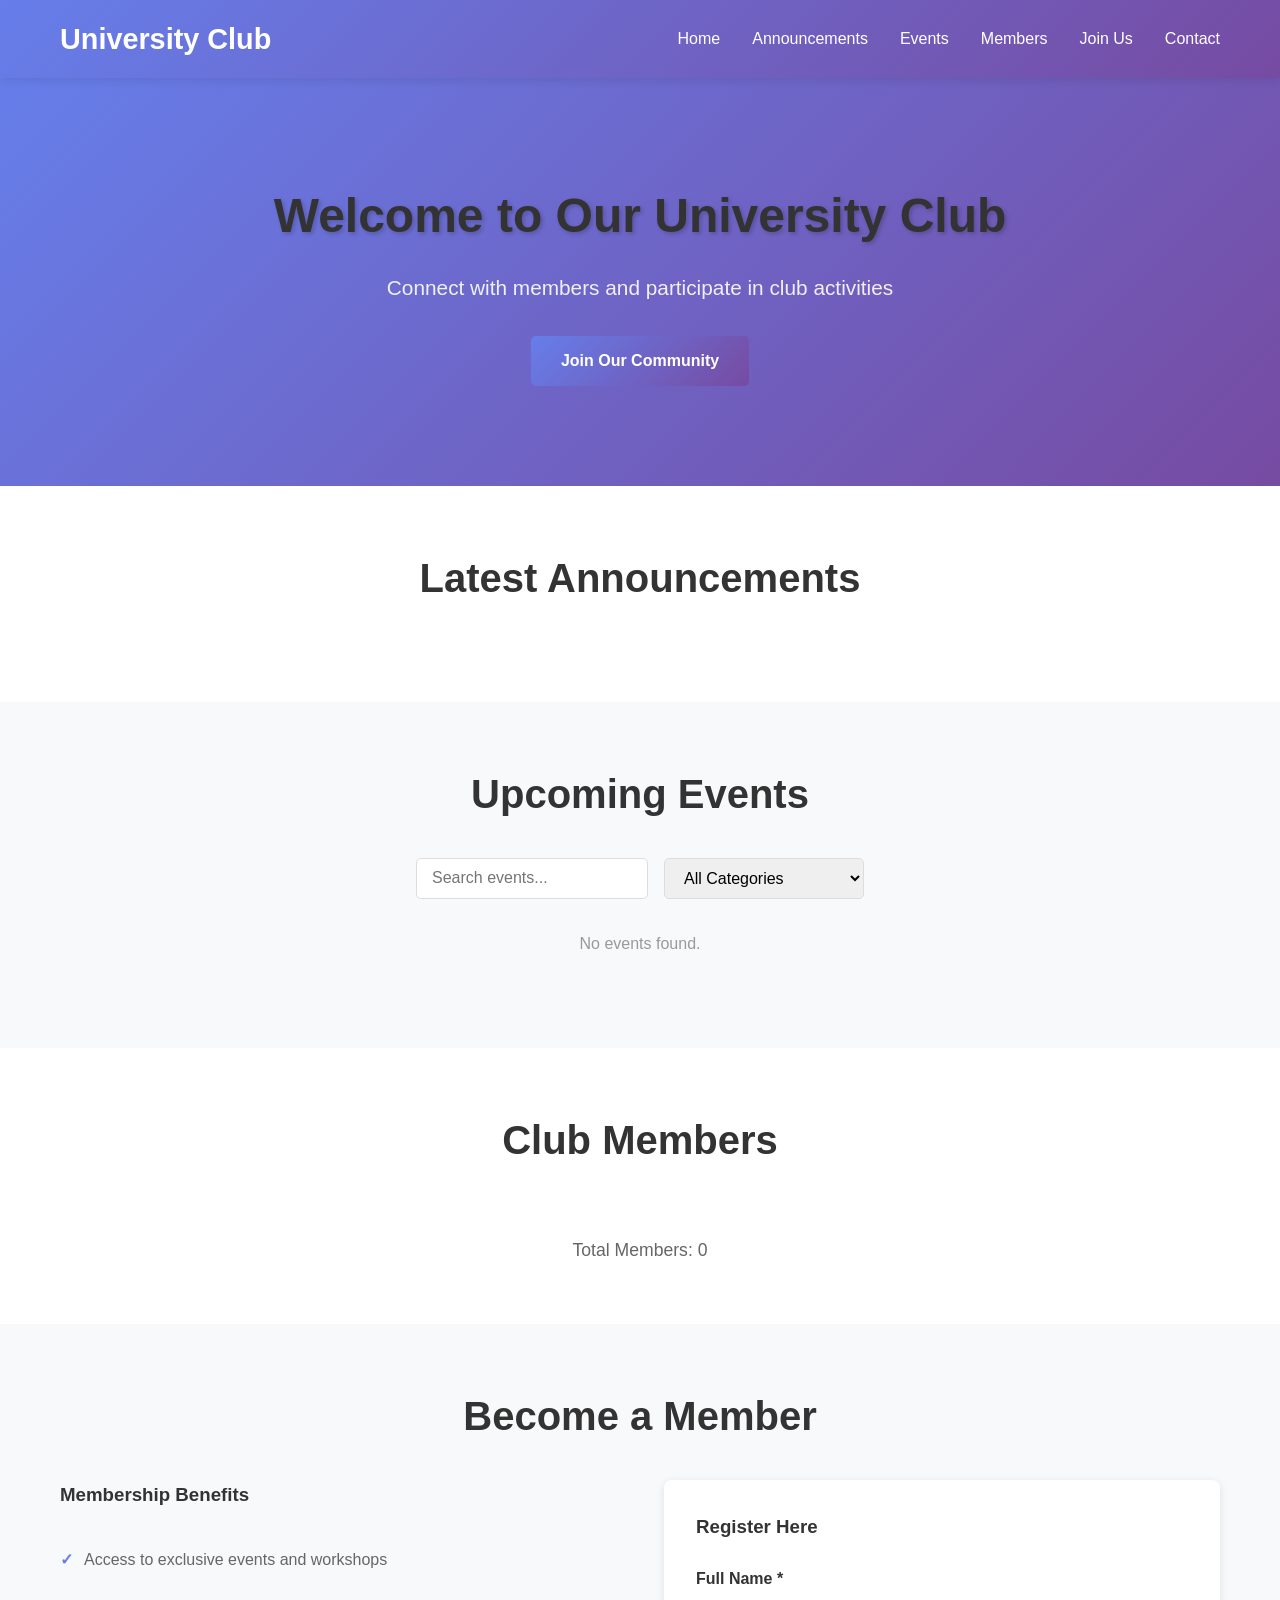
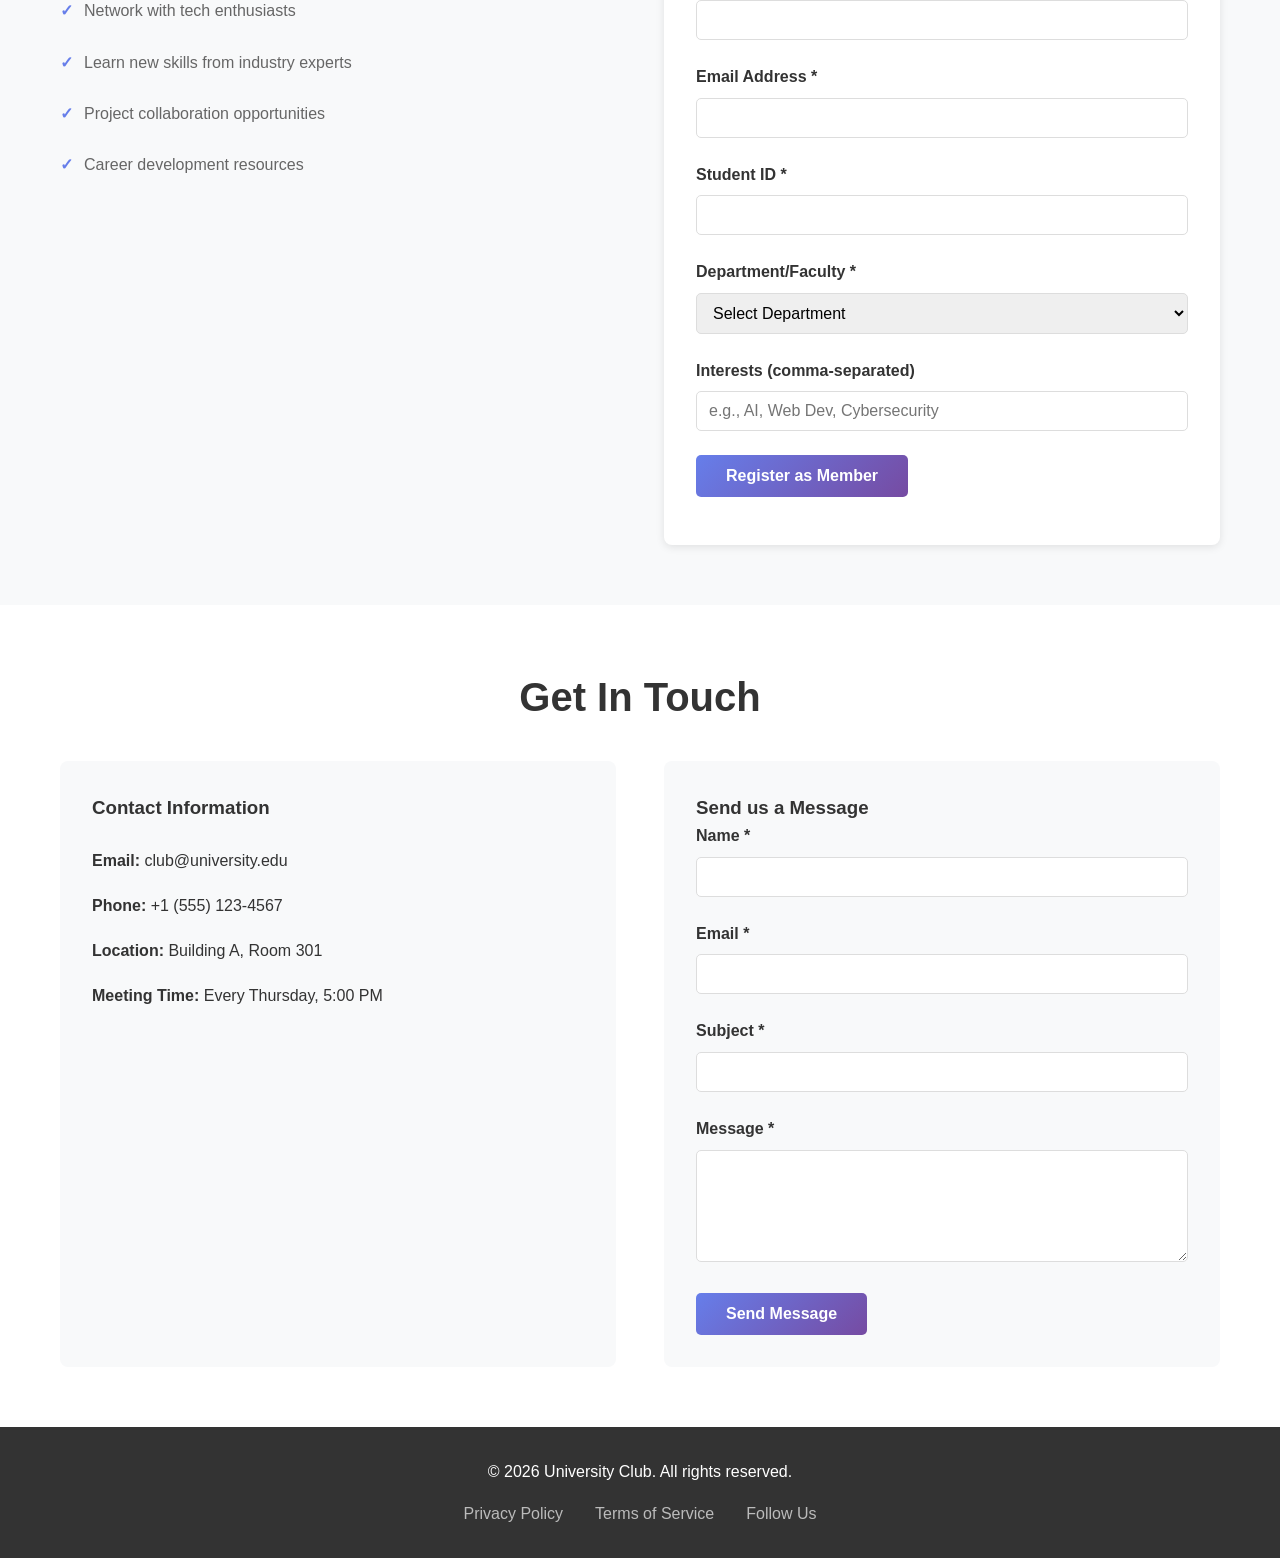
==== index.html @ b5ccf1ba "Initial Front-End & Backend Website Responsive HTML/CSS/JS frontend with event management, member re" ====
<!DOCTYPE html>
<html lang="en">
<head>
    <meta charset="UTF-8">
    <meta name="viewport" content="width=device-width, initial-scale=1.0">
    <title>University Club - Prototype v1</title>
    <link rel="stylesheet" href="style.css">
</head>
<body>
    <nav class="navbar">
        <div class="container">
            <div class="nav-brand">
                <h1>University Club</h1>
            </div>
            <button class="nav-toggle" id="navToggle">☰</button>
            <ul class="nav-menu" id="navMenu">
                <li><a href="#home" class="nav-link">Home</a></li>
                <li><a href="#announcements" class="nav-link">Announcements</a></li>
                <li><a href="#events" class="nav-link">Events</a></li>
                <li><a href="#members" class="nav-link">Members</a></li>
                <li><a href="#join" class="nav-link">Join Us</a></li>
                <li><a href="#contact" class="nav-link">Contact</a></li>
            </ul>
        </div>
    </nav>

    <section id="home" class="hero">
        <div class="hero-content">
            <h2>Welcome to Our University Club</h2>
            <p>Connect with members and participate in club activities</p>
            <a href="#join" class="btn btn-primary">Join Our Community</a>
        </div>
    </section>

    <section id="announcements" class="announcements">
        <div class="container">
            <h2>Latest Announcements</h2>
            <div class="announcements-grid" id="announcementsGrid">
            </div>
        </div>
    </section>

    <section id="events" class="events">
        <div class="container">
            <h2>Upcoming Events</h2>
            
            <div class="filter-section">
                <input 
                    type="text" 
                    id="eventSearch" 
                    placeholder="Search events..." 
                    class="search-box"
                >
                <select id="eventFilter" class="filter-dropdown">
                    <option value="">All Categories</option>
                    <option value="workshop">Workshop</option>
                    <option value="meeting">Meeting</option>
                    <option value="social">Social</option>
                    <option value="competition">Competition</option>
                </select>
            </div>

            <div class="events-grid" id="eventsGrid">
            </div>

            <div class="pagination" id="pagination">
            </div>
        </div>
    </section>

    <section id="members" class="members">
        <div class="container">
            <h2>Club Members</h2>
            <div class="members-list" id="membersList">
            </div>
            <p class="member-count" id="memberCount">Total Members: 0</p>
        </div>
    </section>

    <section id="join" class="join-section">
        <div class="container">
            <h2>Become a Member</h2>
            <div class="join-content">
                <div class="join-info">
                    <h3>Membership Benefits</h3>
                    <ul>
                        <li>Access to exclusive events and workshops</li>
                        <li>Network with tech enthusiasts</li>
                        <li>Learn new skills from industry experts</li>
                        <li>Project collaboration opportunities</li>
                        <li>Career development resources</li>
                    </ul>
                </div>
                <form id="joinForm" class="join-form">
                    <h3>Register Here</h3>
                    <div class="form-group">
                        <label for="fullName">Full Name *</label>
                        <input type="text" id="fullName" name="fullName" required>
                        <span class="error" id="fullNameError"></span>
                    </div>

                    <div class="form-group">
                        <label for="email">Email Address *</label>
                        <input type="email" id="email" name="email" required>
                        <span class="error" id="emailError"></span>
                    </div>

                    <div class="form-group">
                        <label for="studentId">Student ID *</label>
                        <input type="text" id="studentId" name="studentId" required>
                        <span class="error" id="studentIdError"></span>
                    </div>

                    <div class="form-group">
                        <label for="department">Department/Faculty *</label>
                        <select id="department" name="department" required>
                            <option value="">Select Department</option>
                            <option value="engineering">Engineering</option>
                            <option value="science">Science</option>
                            <option value="business">Business</option>
                            <option value="arts">Arts</option>
                            <option value="other">Other</option>
                        </select>
                        <span class="error" id="departmentError"></span>
                    </div>

                    <div class="form-group">
                        <label for="interests">Interests (comma-separated)</label>
                        <input type="text" id="interests" name="interests" placeholder="e.g., AI, Web Dev, Cybersecurity">
                    </div>

                    <button type="submit" class="btn btn-primary">Register as Member</button>
                    <span class="success-message" id="successMessage"></span>
                </form>
            </div>
        </div>
    </section>

    <section id="contact" class="contact">
        <div class="container">
            <h2>Get In Touch</h2>
            <div class="contact-content">
                <div class="contact-info">
                    <h3>Contact Information</h3>
                    <p><strong>Email:</strong> club@university.edu</p>
                    <p><strong>Phone:</strong> +1 (555) 123-4567</p>
                    <p><strong>Location:</strong> Building A, Room 301</p>
                    <p><strong>Meeting Time:</strong> Every Thursday, 5:00 PM</p>
                </div>
                <form id="contactForm" class="contact-form">
                    <h3>Send us a Message</h3>
                    <div class="form-group">
                        <label for="contactName">Name *</label>
                        <input type="text" id="contactName" name="contactName" required>
                    </div>

                    <div class="form-group">
                        <label for="contactEmail">Email *</label>
                        <input type="email" id="contactEmail" name="contactEmail" required>
                    </div>

                    <div class="form-group">
                        <label for="subject">Subject *</label>
                        <input type="text" id="subject" name="subject" required>
                    </div>

                    <div class="form-group">
                        <label for="message">Message *</label>
                        <textarea id="message" name="message" rows="5" required></textarea>
                    </div>

                    <button type="submit" class="btn btn-primary">Send Message</button>
                </form>
            </div>
        </div>
    </section>

    <footer class="footer">
        <div class="container">
            <p>&copy; 2026 University Club. All rights reserved.</p>
            <div class="footer-links">
                <a href="#">Privacy Policy</a>
                <a href="#">Terms of Service</a>
                <a href="#">Follow Us</a>
            </div>
        </div>
    </footer>

    <script src="java.js"></script>
</body>
</html>
---- style.css ----
* {
    margin: 0;
    padding: 0;
    box-sizing: border-box;
}

html {
    scroll-behavior: smooth;
}

body {
    font-family: 'Segoe UI', Tahoma, Geneva, Verdana, sans-serif;
    line-height: 1.6;
    color: #333;
    background-color: #f8f9fa;
}

.container {
    max-width: 1200px;
    margin: 0 auto;
    padding: 0 20px;
}

.navbar {
    background: linear-gradient(135deg, #667eea 0%, #764ba2 100%);
    color: white;
    padding: 1rem 0;
    position: sticky;
    top: 0;
    z-index: 1000;
    box-shadow: 0 2px 10px rgba(0, 0, 0, 0.1);
}

.navbar .container {
    display: flex;
    justify-content: space-between;
    align-items: center;
}

.nav-brand h1 {
    font-size: 1.8rem;
    font-weight: 700;
}

.nav-menu {
    display: flex;
    list-style: none;
    gap: 2rem;
}

.nav-link {
    color: white;
    text-decoration: none;
    transition: opacity 0.3s ease;
    font-weight: 500;
}

.nav-link:hover {
    opacity: 0.8;
}

.nav-toggle {
    display: none;
    background: none;
    border: none;
    color: white;
    font-size: 1.5rem;
    cursor: pointer;
}

.hero {
    background: linear-gradient(135deg, #667eea 0%, #764ba2 100%);
    color: white;
    padding: 100px 20px;
    text-align: center;
    min-height: 400px;
    display: flex;
    align-items: center;
    justify-content: center;
}

.hero-content h2 {
    font-size: 3rem;
    margin-bottom: 1rem;
    text-shadow: 2px 2px 4px rgba(0, 0, 0, 0.2);
}

.hero-content p {
    font-size: 1.3rem;
    margin-bottom: 2rem;
    opacity: 0.9;
}

.btn {
    display: inline-block;
    padding: 12px 30px;
    border: none;
    border-radius: 5px;
    cursor: pointer;
    font-size: 1rem;
    font-weight: 600;
    transition: transform 0.3s ease, box-shadow 0.3s ease;
    text-decoration: none;
}

.btn:hover {
    transform: translateY(-2px);
    box-shadow: 0 5px 15px rgba(0, 0, 0, 0.2);
}

.btn-primary {
    background: linear-gradient(135deg, #667eea 0%, #764ba2 100%);
    color: white;
}

.btn-primary:hover {
    opacity: 0.9;
}

.btn-secondary {
    background-color: #e0e0e0;
    color: #333;
}

.btn-secondary:hover {
    background-color: #d0d0d0;
}

section {
    padding: 60px 20px;
}

section h2 {
    font-size: 2.5rem;
    margin-bottom: 2rem;
    text-align: center;
    color: #333;
}

.announcements {
    background-color: white;
}

.announcements-grid {
    display: grid;
    grid-template-columns: repeat(auto-fit, minmax(300px, 1fr));
    gap: 2rem;
}

.announcement-card {
    background: white;
    border-left: 5px solid #667eea;
    padding: 1.5rem;
    border-radius: 5px;
    box-shadow: 0 2px 8px rgba(0, 0, 0, 0.1);
    transition: transform 0.3s ease;
}

.announcement-card:hover {
    transform: translateY(-5px);
    box-shadow: 0 5px 15px rgba(0, 0, 0, 0.15);
}

.announcement-card h3 {
    color: #667eea;
    margin-bottom: 0.5rem;
}

.announcement-date {
    font-size: 0.85rem;
    color: #888;
    margin-bottom: 1rem;
}

.events {
    background-color: #f8f9fa;
}

.filter-section {
    display: flex;
    gap: 1rem;
    margin-bottom: 2rem;
    justify-content: center;
    flex-wrap: wrap;
}

.search-box,
.filter-dropdown {
    padding: 10px 15px;
    border: 1px solid #ddd;
    border-radius: 5px;
    font-size: 1rem;
    min-width: 200px;
}

.search-box:focus,
.filter-dropdown:focus {
    outline: none;
    border-color: #667eea;
    box-shadow: 0 0 5px rgba(102, 126, 234, 0.3);
}

.events-grid {
    display: grid;
    grid-template-columns: repeat(auto-fill, minmax(280px, 1fr));
    gap: 2rem;
    margin-bottom: 2rem;
}

.event-card {
    background: white;
    border-radius: 8px;
    box-shadow: 0 2px 8px rgba(0, 0, 0, 0.1);
    overflow: hidden;
    transition: transform 0.3s ease;
}

.event-card:hover {
    transform: translateY(-8px);
    box-shadow: 0 8px 20px rgba(0, 0, 0, 0.15);
}

.event-header {
    background: linear-gradient(135deg, #667eea 0%, #764ba2 100%);
    color: white;
    padding: 1rem;
}

.event-category {
    display: inline-block;
    background: rgba(255, 255, 255, 0.3);
    padding: 4px 12px;
    border-radius: 20px;
    font-size: 0.8rem;
    margin-bottom: 0.5rem;
}

.event-header h3 {
    font-size: 1.3rem;
    margin-bottom: 0.5rem;
}

.event-body {
    padding: 1.5rem;
}

.event-details {
    font-size: 0.9rem;
    color: #666;
    margin-bottom: 1rem;
}

.event-details div {
    margin-bottom: 0.5rem;
}

.event-details strong {
    color: #333;
}

.event-description {
    margin-bottom: 1rem;
    line-height: 1.5;
}

.members {
    background-color: white;
}

.members-list {
    display: grid;
    grid-template-columns: repeat(auto-fill, minmax(200px, 1fr));
    gap: 2rem;
    margin-bottom: 2rem;
}

.member-card {
    background: linear-gradient(135deg, #667eea 0%, #764ba2 100%);
    color: white;
    padding: 1.5rem;
    border-radius: 8px;
    text-align: center;
    box-shadow: 0 2px 8px rgba(0, 0, 0, 0.1);
    transition: transform 0.3s ease;
}

.member-card:hover {
    transform: scale(1.05);
}

.member-card h4 {
    margin-bottom: 0.5rem;
}

.member-card p {
    font-size: 0.9rem;
    opacity: 0.9;
}

.member-count {
    text-align: center;
    font-size: 1.1rem;
    color: #666;
}

.join-section {
    background-color: #f8f9fa;
}

.join-content {
    display: grid;
    grid-template-columns: 1fr 1fr;
    gap: 3rem;
    margin-top: 2rem;
}

.join-info h3,
.join-form h3 {
    margin-bottom: 1.5rem;
    color: #333;
}

.join-info ul {
    list-style: none;
}

.join-info li {
    padding: 0.8rem 0;
    padding-left: 1.5rem;
    position: relative;
    color: #666;
}

.join-info li::before {
    content: "✓";
    position: absolute;
    left: 0;
    color: #667eea;
    font-weight: bold;
}

.form-group {
    margin-bottom: 1.5rem;
}

.form-group label {
    display: block;
    margin-bottom: 0.5rem;
    font-weight: 600;
    color: #333;
}

.form-group input,
.form-group select,
.form-group textarea {
    width: 100%;
    padding: 10px 12px;
    border: 1px solid #ddd;
    border-radius: 5px;
    font-size: 1rem;
    font-family: inherit;
    transition: border-color 0.3s ease;
}

.form-group input:focus,
.form-group select:focus,
.form-group textarea:focus {
    outline: none;
    border-color: #667eea;
    box-shadow: 0 0 5px rgba(102, 126, 234, 0.3);
}

.error {
    color: #e74c3c;
    font-size: 0.85rem;
    display: block;
    margin-top: 0.3rem;
}

.success-message {
    color: #27ae60;
    font-size: 0.95rem;
    display: block;
    margin-top: 1rem;
    text-align: center;
}

.join-form {
    background: white;
    padding: 2rem;
    border-radius: 8px;
    box-shadow: 0 2px 8px rgba(0, 0, 0, 0.1);
}

.contact {
    background-color: white;
}

.contact-content {
    display: grid;
    grid-template-columns: 1fr 1fr;
    gap: 3rem;
    margin-top: 2rem;
}

.contact-info {
    background: #f8f9fa;
    padding: 2rem;
    border-radius: 8px;
}

.contact-info h3 {
    margin-bottom: 1.5rem;
}

.contact-info p {
    margin-bottom: 1rem;
    line-height: 1.8;
}

.contact-form {
    background: #f8f9fa;
    padding: 2rem;
    border-radius: 8px;
}

.pagination {
    display: flex;
    justify-content: center;
    gap: 0.5rem;
    margin-top: 2rem;
}

.pagination button {
    padding: 8px 12px;
    border: 1px solid #ddd;
    background: white;
    cursor: pointer;
    border-radius: 4px;
    transition: all 0.3s ease;
}

.pagination button:hover {
    background: #667eea;
    color: white;
    border-color: #667eea;
}

.pagination button.active {
    background: #667eea;
    color: white;
    border-color: #667eea;
}

.footer {
    background-color: #333;
    color: white;
    padding: 2rem;
    text-align: center;
}

.footer-links {
    display: flex;
    justify-content: center;
    gap: 2rem;
    margin-top: 1rem;
}

.footer-links a {
    color: #bbb;
    text-decoration: none;
    transition: color 0.3s ease;
}

.footer-links a:hover {
    color: white;
}

@media (max-width: 768px) {
    .nav-menu {
        display: none;
        position: absolute;
        top: 100%;
        left: 0;
        right: 0;
        background: #667eea;
        flex-direction: column;
        gap: 0;
        padding: 1rem 0;
    }

    .nav-menu.active {
        display: flex;
    }

    .nav-menu li {
        padding: 0.8rem 1.5rem;
    }

    .nav-toggle {
        display: block;
    }

    .hero-content h2 {
        font-size: 2rem;
    }

    .hero-content p {
        font-size: 1rem;
    }

    section h2 {
        font-size: 1.8rem;
    }

    .join-content,
    .contact-content {
        grid-template-columns: 1fr;
    }

    .announcements-grid,
    .events-grid,
    .members-list {
        grid-template-columns: 1fr;
    }

    .filter-section {
        flex-direction: column;
    }

    .search-box,
    .filter-dropdown {
        min-width: 100%;
    }

    .footer-links {
        flex-direction: column;
        gap: 0.5rem;
    }
}

@media (max-width: 480px) {
    .navbar .container {
        padding: 0 10px;
    }

    .nav-brand h1 {
        font-size: 1.3rem;
    }

    .hero {
        padding: 50px 15px;
        min-height: 300px;
    }

    .hero-content h2 {
        font-size: 1.5rem;
    }

    .hero-content p {
        font-size: 0.9rem;
    }

    section {
        padding: 40px 15px;
    }

    section h2 {
        font-size: 1.5rem;
    }

    .event-card,
    .member-card,
    .announcement-card {
        padding: 1rem;
    }

    .form-group input,
    .form-group select,
    .form-group textarea {
        padding: 8px 10px;
    }
}
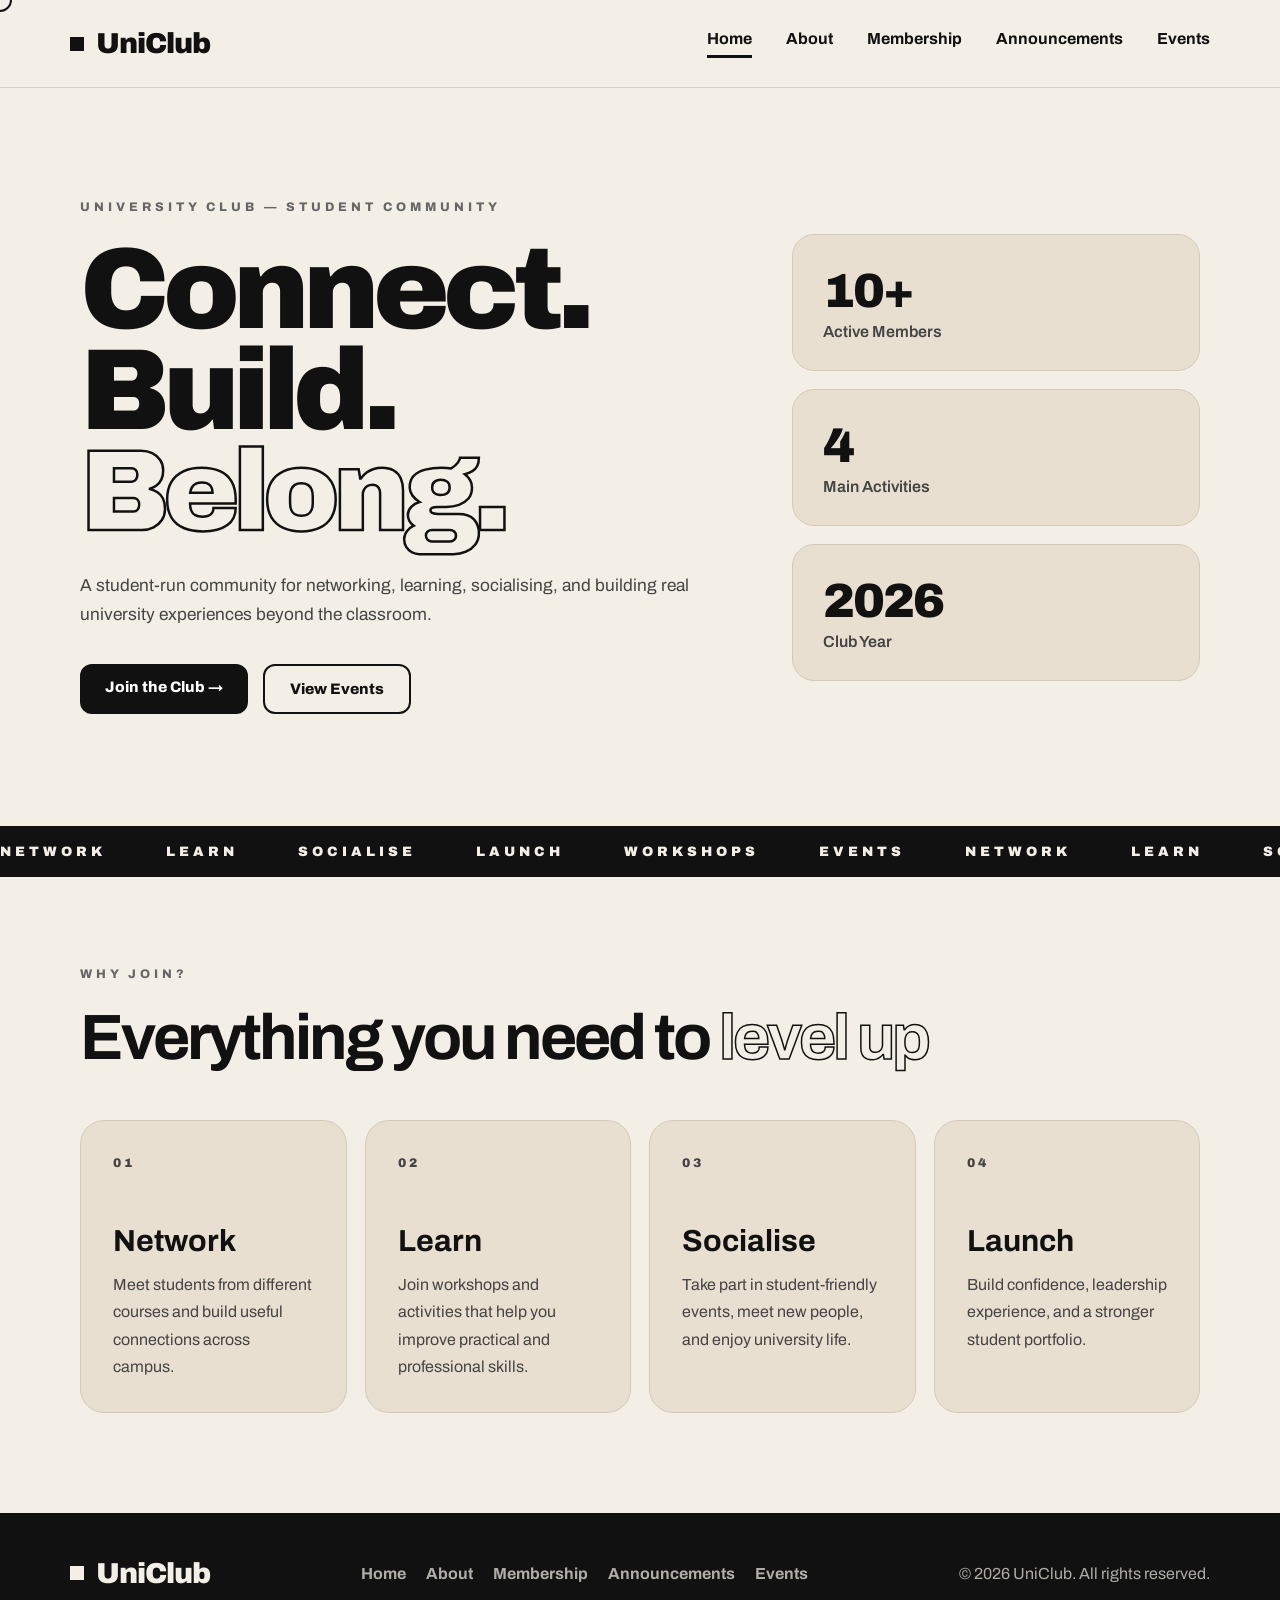
==== commit 7dec45e8: "Front-End files index - java, front-end files" ====
--- a/index.html
+++ b/index.html
@@ -1,191 +1,141 @@
 <!DOCTYPE html>
 <html lang="en">
 <head>
-    <meta charset="UTF-8">
-    <meta name="viewport" content="width=device-width, initial-scale=1.0">
-    <title>University Club - Prototype v1</title>
-    <link rel="stylesheet" href="style.css">
+  <meta charset="UTF-8">
+  <meta name="viewport" content="width=device-width, initial-scale=1.0">
+  <title>UniClub | Home</title>
+  <link rel="stylesheet" href="style.css">
 </head>
+
 <body>
-    <nav class="navbar">
-        <div class="container">
-            <div class="nav-brand">
-                <h1>University Club</h1>
-            </div>
-            <button class="nav-toggle" id="navToggle">☰</button>
-            <ul class="nav-menu" id="navMenu">
-                <li><a href="#home" class="nav-link">Home</a></li>
-                <li><a href="#announcements" class="nav-link">Announcements</a></li>
-                <li><a href="#events" class="nav-link">Events</a></li>
-                <li><a href="#members" class="nav-link">Members</a></li>
-                <li><a href="#join" class="nav-link">Join Us</a></li>
-                <li><a href="#contact" class="nav-link">Contact</a></li>
-            </ul>
-        </div>
-    </nav>
 
-    <section id="home" class="hero">
-        <div class="hero-content">
-            <h2>Welcome to Our University Club</h2>
-            <p>Connect with members and participate in club activities</p>
-            <a href="#join" class="btn btn-primary">Join Our Community</a>
-        </div>
-    </section>
+<div class="cursor-circle" id="cursorCircle"></div>
 
-    <section id="announcements" class="announcements">
-        <div class="container">
-            <h2>Latest Announcements</h2>
-            <div class="announcements-grid" id="announcementsGrid">
-            </div>
-        </div>
-    </section>
+<nav class="navbar">
+  <div class="logo">
+    <span></span>
+    UniClub
+  </div>
 
-    <section id="events" class="events">
-        <div class="container">
-            <h2>Upcoming Events</h2>
-            
-            <div class="filter-section">
-                <input 
-                    type="text" 
-                    id="eventSearch" 
-                    placeholder="Search events..." 
-                    class="search-box"
-                >
-                <select id="eventFilter" class="filter-dropdown">
-                    <option value="">All Categories</option>
-                    <option value="workshop">Workshop</option>
-                    <option value="meeting">Meeting</option>
-                    <option value="social">Social</option>
-                    <option value="competition">Competition</option>
-                </select>
-            </div>
+  <div class="nav-links">
+    <a href="index.html" class="active">Home</a>
+    <a href="about.html">About</a>
+    <a href="membership.html">Membership</a>
+    <a href="announcements.html">Announcements</a>
+    <a href="events.html">Events</a>
+  </div>
+</nav>
 
-            <div class="events-grid" id="eventsGrid">
-            </div>
+<main>
 
-            <div class="pagination" id="pagination">
-            </div>
-        </div>
-    </section>
+  <section class="hero">
+    <div class="hero-left">
+      <p class="eyebrow">UNIVERSITY CLUB — STUDENT COMMUNITY</p>
 
-    <section id="members" class="members">
-        <div class="container">
-            <h2>Club Members</h2>
-            <div class="members-list" id="membersList">
-            </div>
-            <p class="member-count" id="memberCount">Total Members: 0</p>
-        </div>
-    </section>
+      <h1>
+        <span class="move-word">Connect.</span>
+        <span class="move-word delay-one">Build.</span>
+        <span class="outline move-word delay-two">Belong.</span>
+      </h1>
 
-    <section id="join" class="join-section">
-        <div class="container">
-            <h2>Become a Member</h2>
-            <div class="join-content">
-                <div class="join-info">
-                    <h3>Membership Benefits</h3>
-                    <ul>
-                        <li>Access to exclusive events and workshops</li>
-                        <li>Network with tech enthusiasts</li>
-                        <li>Learn new skills from industry experts</li>
-                        <li>Project collaboration opportunities</li>
-                        <li>Career development resources</li>
-                    </ul>
-                </div>
-                <form id="joinForm" class="join-form">
-                    <h3>Register Here</h3>
-                    <div class="form-group">
-                        <label for="fullName">Full Name *</label>
-                        <input type="text" id="fullName" name="fullName" required>
-                        <span class="error" id="fullNameError"></span>
-                    </div>
+      <p class="hero-text">
+        A student-run community for networking, learning, socialising, and building real university experiences beyond the classroom.
+      </p>
 
-                    <div class="form-group">
-                        <label for="email">Email Address *</label>
-                        <input type="email" id="email" name="email" required>
-                        <span class="error" id="emailError"></span>
-                    </div>
+      <div class="hero-buttons">
+        <a href="membership.html" class="btn primary">Join the Club →</a>
+        <a href="events.html" class="btn secondary">View Events</a>
+      </div>
+    </div>
 
-                    <div class="form-group">
-                        <label for="studentId">Student ID *</label>
-                        <input type="text" id="studentId" name="studentId" required>
-                        <span class="error" id="studentIdError"></span>
-                    </div>
+    <div class="hero-right">
+      <div class="stat-box">
+        <h2>10+</h2>
+        <p>Active Members</p>
+      </div>
 
-                    <div class="form-group">
-                        <label for="department">Department/Faculty *</label>
-                        <select id="department" name="department" required>
-                            <option value="">Select Department</option>
-                            <option value="engineering">Engineering</option>
-                            <option value="science">Science</option>
-                            <option value="business">Business</option>
-                            <option value="arts">Arts</option>
-                            <option value="other">Other</option>
-                        </select>
-                        <span class="error" id="departmentError"></span>
-                    </div>
+      <div class="stat-box">
+        <h2>4</h2>
+        <p>Main Activities</p>
+      </div>
 
-                    <div class="form-group">
-                        <label for="interests">Interests (comma-separated)</label>
-                        <input type="text" id="interests" name="interests" placeholder="e.g., AI, Web Dev, Cybersecurity">
-                    </div>
+      <div class="stat-box">
+        <h2>2026</h2>
+        <p>Club Year</p>
+      </div>
+    </div>
+  </section>
 
-                    <button type="submit" class="btn btn-primary">Register as Member</button>
-                    <span class="success-message" id="successMessage"></span>
-                </form>
-            </div>
-        </div>
-    </section>
+  <section class="ticker">
+    <div class="ticker-track">
+      <span>NETWORK</span>
+      <span>LEARN</span>
+      <span>SOCIALISE</span>
+      <span>LAUNCH</span>
+      <span>WORKSHOPS</span>
+      <span>EVENTS</span>
+      <span>NETWORK</span>
+      <span>LEARN</span>
+      <span>SOCIALISE</span>
+      <span>LAUNCH</span>
+      <span>WORKSHOPS</span>
+      <span>EVENTS</span>
+    </div>
+  </section>
 
-    <section id="contact" class="contact">
-        <div class="container">
-            <h2>Get In Touch</h2>
-            <div class="contact-content">
-                <div class="contact-info">
-                    <h3>Contact Information</h3>
-                    <p><strong>Email:</strong> club@university.edu</p>
-                    <p><strong>Phone:</strong> +1 (555) 123-4567</p>
-                    <p><strong>Location:</strong> Building A, Room 301</p>
-                    <p><strong>Meeting Time:</strong> Every Thursday, 5:00 PM</p>
-                </div>
-                <form id="contactForm" class="contact-form">
-                    <h3>Send us a Message</h3>
-                    <div class="form-group">
-                        <label for="contactName">Name *</label>
-                        <input type="text" id="contactName" name="contactName" required>
-                    </div>
+  <section class="section-intro">
+    <p class="eyebrow">WHY JOIN?</p>
+    <h2>Everything you need to <span>level up</span></h2>
+  </section>
 
-                    <div class="form-group">
-                        <label for="contactEmail">Email *</label>
-                        <input type="email" id="contactEmail" name="contactEmail" required>
-                    </div>
+  <section class="feature-grid">
 
-                    <div class="form-group">
-                        <label for="subject">Subject *</label>
-                        <input type="text" id="subject" name="subject" required>
-                    </div>
+    <div class="feature-card">
+      <p class="number">01</p>
+      <h3>Network</h3>
+      <p>Meet students from different courses and build useful connections across campus.</p>
+    </div>
 
-                    <div class="form-group">
-                        <label for="message">Message *</label>
-                        <textarea id="message" name="message" rows="5" required></textarea>
-                    </div>
+    <div class="feature-card">
+      <p class="number">02</p>
+      <h3>Learn</h3>
+      <p>Join workshops and activities that help you improve practical and professional skills.</p>
+    </div>
 
-                    <button type="submit" class="btn btn-primary">Send Message</button>
-                </form>
-            </div>
-        </div>
-    </section>
+    <div class="feature-card">
+      <p class="number">03</p>
+      <h3>Socialise</h3>
+      <p>Take part in student-friendly events, meet new people, and enjoy university life.</p>
+    </div>
 
-    <footer class="footer">
-        <div class="container">
-            <p>&copy; 2026 University Club. All rights reserved.</p>
-            <div class="footer-links">
-                <a href="#">Privacy Policy</a>
-                <a href="#">Terms of Service</a>
-                <a href="#">Follow Us</a>
-            </div>
-        </div>
-    </footer>
+    <div class="feature-card">
+      <p class="number">04</p>
+      <h3>Launch</h3>
+      <p>Build confidence, leadership experience, and a stronger student portfolio.</p>
+    </div>
 
-    <script src="java.js"></script>
+  </section>
+
+</main>
+
+<footer class="footer">
+  <div class="footer-logo">
+    <span></span>
+    UniClub
+  </div>
+
+  <div class="footer-links">
+    <a href="index.html">Home</a>
+    <a href="about.html">About</a>
+    <a href="membership.html">Membership</a>
+    <a href="announcements.html">Announcements</a>
+    <a href="events.html">Events</a>
+  </div>
+
+  <p>© 2026 UniClub. All rights reserved.</p>
+</footer>
+
+<script src="java.js"></script>
+
 </body>
-</html>
+</html>
--- a/style.css
+++ b/style.css
@@ -1,583 +1,670 @@
-* {
-    margin: 0;
-    padding: 0;
-    box-sizing: border-box;
-}
-
-html {
-    scroll-behavior: smooth;
-}
-
-body {
-    font-family: 'Segoe UI', Tahoma, Geneva, Verdana, sans-serif;
-    line-height: 1.6;
-    color: #333;
-    background-color: #f8f9fa;
-}
-
-.container {
-    max-width: 1200px;
-    margin: 0 auto;
-    padding: 0 20px;
-}
-
-.navbar {
-    background: linear-gradient(135deg, #667eea 0%, #764ba2 100%);
-    color: white;
-    padding: 1rem 0;
-    position: sticky;
-    top: 0;
-    z-index: 1000;
-    box-shadow: 0 2px 10px rgba(0, 0, 0, 0.1);
-}
-
-.navbar .container {
-    display: flex;
-    justify-content: space-between;
-    align-items: center;
-}
-
-.nav-brand h1 {
-    font-size: 1.8rem;
-    font-weight: 700;
-}
-
-.nav-menu {
-    display: flex;
-    list-style: none;
-    gap: 2rem;
-}
-
-.nav-link {
-    color: white;
-    text-decoration: none;
-    transition: opacity 0.3s ease;
-    font-weight: 500;
-}
-
-.nav-link:hover {
-    opacity: 0.8;
-}
-
-.nav-toggle {
-    display: none;
-    background: none;
-    border: none;
-    color: white;
-    font-size: 1.5rem;
-    cursor: pointer;
-}
-
-.hero {
-    background: linear-gradient(135deg, #667eea 0%, #764ba2 100%);
-    color: white;
-    padding: 100px 20px;
-    text-align: center;
-    min-height: 400px;
-    display: flex;
-    align-items: center;
-    justify-content: center;
-}
-
-.hero-content h2 {
-    font-size: 3rem;
-    margin-bottom: 1rem;
-    text-shadow: 2px 2px 4px rgba(0, 0, 0, 0.2);
-}
-
-.hero-content p {
-    font-size: 1.3rem;
-    margin-bottom: 2rem;
-    opacity: 0.9;
-}
-
-.btn {
-    display: inline-block;
-    padding: 12px 30px;
-    border: none;
-    border-radius: 5px;
-    cursor: pointer;
-    font-size: 1rem;
-    font-weight: 600;
-    transition: transform 0.3s ease, box-shadow 0.3s ease;
-    text-decoration: none;
-}
-
-.btn:hover {
-    transform: translateY(-2px);
-    box-shadow: 0 5px 15px rgba(0, 0, 0, 0.2);
-}
-
-.btn-primary {
-    background: linear-gradient(135deg, #667eea 0%, #764ba2 100%);
-    color: white;
-}
-
-.btn-primary:hover {
-    opacity: 0.9;
-}
-
-.btn-secondary {
-    background-color: #e0e0e0;
-    color: #333;
-}
-
-.btn-secondary:hover {
-    background-color: #d0d0d0;
-}
-
-section {
-    padding: 60px 20px;
-}
-
-section h2 {
-    font-size: 2.5rem;
-    margin-bottom: 2rem;
-    text-align: center;
-    color: #333;
-}
-
-.announcements {
-    background-color: white;
-}
-
-.announcements-grid {
-    display: grid;
-    grid-template-columns: repeat(auto-fit, minmax(300px, 1fr));
-    gap: 2rem;
-}
-
-.announcement-card {
-    background: white;
-    border-left: 5px solid #667eea;
-    padding: 1.5rem;
-    border-radius: 5px;
-    box-shadow: 0 2px 8px rgba(0, 0, 0, 0.1);
-    transition: transform 0.3s ease;
-}
-
-.announcement-card:hover {
-    transform: translateY(-5px);
-    box-shadow: 0 5px 15px rgba(0, 0, 0, 0.15);
-}
-
-.announcement-card h3 {
-    color: #667eea;
-    margin-bottom: 0.5rem;
-}
-
-.announcement-date {
-    font-size: 0.85rem;
-    color: #888;
-    margin-bottom: 1rem;
-}
-
-.events {
-    background-color: #f8f9fa;
-}
-
-.filter-section {
-    display: flex;
-    gap: 1rem;
-    margin-bottom: 2rem;
-    justify-content: center;
-    flex-wrap: wrap;
-}
-
-.search-box,
-.filter-dropdown {
-    padding: 10px 15px;
-    border: 1px solid #ddd;
-    border-radius: 5px;
-    font-size: 1rem;
-    min-width: 200px;
-}
-
-.search-box:focus,
-.filter-dropdown:focus {
-    outline: none;
-    border-color: #667eea;
-    box-shadow: 0 0 5px rgba(102, 126, 234, 0.3);
-}
-
-.events-grid {
-    display: grid;
-    grid-template-columns: repeat(auto-fill, minmax(280px, 1fr));
-    gap: 2rem;
-    margin-bottom: 2rem;
-}
-
-.event-card {
-    background: white;
-    border-radius: 8px;
-    box-shadow: 0 2px 8px rgba(0, 0, 0, 0.1);
-    overflow: hidden;
-    transition: transform 0.3s ease;
-}
-
-.event-card:hover {
-    transform: translateY(-8px);
-    box-shadow: 0 8px 20px rgba(0, 0, 0, 0.15);
-}
-
-.event-header {
-    background: linear-gradient(135deg, #667eea 0%, #764ba2 100%);
-    color: white;
-    padding: 1rem;
-}
-
-.event-category {
-    display: inline-block;
-    background: rgba(255, 255, 255, 0.3);
-    padding: 4px 12px;
-    border-radius: 20px;
-    font-size: 0.8rem;
-    margin-bottom: 0.5rem;
-}
-
-.event-header h3 {
-    font-size: 1.3rem;
-    margin-bottom: 0.5rem;
-}
-
-.event-body {
-    padding: 1.5rem;
-}
-
-.event-details {
-    font-size: 0.9rem;
-    color: #666;
-    margin-bottom: 1rem;
-}
-
-.event-details div {
-    margin-bottom: 0.5rem;
-}
-
-.event-details strong {
-    color: #333;
-}
-
-.event-description {
-    margin-bottom: 1rem;
-    line-height: 1.5;
-}
-
-.members {
-    background-color: white;
-}
-
-.members-list {
-    display: grid;
-    grid-template-columns: repeat(auto-fill, minmax(200px, 1fr));
-    gap: 2rem;
-    margin-bottom: 2rem;
-}
-
-.member-card {
-    background: linear-gradient(135deg, #667eea 0%, #764ba2 100%);
-    color: white;
-    padding: 1.5rem;
-    border-radius: 8px;
-    text-align: center;
-    box-shadow: 0 2px 8px rgba(0, 0, 0, 0.1);
-    transition: transform 0.3s ease;
-}
-
-.member-card:hover {
-    transform: scale(1.05);
-}
-
-.member-card h4 {
-    margin-bottom: 0.5rem;
-}
-
-.member-card p {
-    font-size: 0.9rem;
-    opacity: 0.9;
-}
-
-.member-count {
-    text-align: center;
-    font-size: 1.1rem;
-    color: #666;
-}
-
-.join-section {
-    background-color: #f8f9fa;
-}
-
-.join-content {
-    display: grid;
-    grid-template-columns: 1fr 1fr;
-    gap: 3rem;
-    margin-top: 2rem;
-}
-
-.join-info h3,
-.join-form h3 {
-    margin-bottom: 1.5rem;
-    color: #333;
-}
-
-.join-info ul {
-    list-style: none;
-}
-
-.join-info li {
-    padding: 0.8rem 0;
-    padding-left: 1.5rem;
-    position: relative;
-    color: #666;
-}
-
-.join-info li::before {
-    content: "✓";
-    position: absolute;
-    left: 0;
-    color: #667eea;
-    font-weight: bold;
-}
-
-.form-group {
-    margin-bottom: 1.5rem;
-}
-
-.form-group label {
-    display: block;
-    margin-bottom: 0.5rem;
-    font-weight: 600;
-    color: #333;
-}
-
-.form-group input,
-.form-group select,
-.form-group textarea {
-    width: 100%;
-    padding: 10px 12px;
-    border: 1px solid #ddd;
-    border-radius: 5px;
-    font-size: 1rem;
-    font-family: inherit;
-    transition: border-color 0.3s ease;
-}
-
-.form-group input:focus,
-.form-group select:focus,
-.form-group textarea:focus {
-    outline: none;
-    border-color: #667eea;
-    box-shadow: 0 0 5px rgba(102, 126, 234, 0.3);
-}
-
-.error {
-    color: #e74c3c;
-    font-size: 0.85rem;
-    display: block;
-    margin-top: 0.3rem;
-}
-
-.success-message {
-    color: #27ae60;
-    font-size: 0.95rem;
-    display: block;
-    margin-top: 1rem;
-    text-align: center;
-}
-
-.join-form {
-    background: white;
-    padding: 2rem;
-    border-radius: 8px;
-    box-shadow: 0 2px 8px rgba(0, 0, 0, 0.1);
-}
-
-.contact {
-    background-color: white;
-}
-
-.contact-content {
-    display: grid;
-    grid-template-columns: 1fr 1fr;
-    gap: 3rem;
-    margin-top: 2rem;
-}
-
-.contact-info {
-    background: #f8f9fa;
-    padding: 2rem;
-    border-radius: 8px;
-}
-
-.contact-info h3 {
-    margin-bottom: 1.5rem;
-}
-
-.contact-info p {
-    margin-bottom: 1rem;
-    line-height: 1.8;
-}
-
-.contact-form {
-    background: #f8f9fa;
-    padding: 2rem;
-    border-radius: 8px;
-}
-
-.pagination {
-    display: flex;
-    justify-content: center;
-    gap: 0.5rem;
-    margin-top: 2rem;
-}
-
-.pagination button {
-    padding: 8px 12px;
-    border: 1px solid #ddd;
-    background: white;
-    cursor: pointer;
-    border-radius: 4px;
-    transition: all 0.3s ease;
-}
-
-.pagination button:hover {
-    background: #667eea;
-    color: white;
-    border-color: #667eea;
-}
-
-.pagination button.active {
-    background: #667eea;
-    color: white;
-    border-color: #667eea;
-}
-
-.footer {
-    background-color: #333;
-    color: white;
-    padding: 2rem;
-    text-align: center;
-}
-
-.footer-links {
-    display: flex;
-    justify-content: center;
-    gap: 2rem;
-    margin-top: 1rem;
-}
-
-.footer-links a {
-    color: #bbb;
-    text-decoration: none;
-    transition: color 0.3s ease;
-}
-
-.footer-links a:hover {
-    color: white;
-}
-
-@media (max-width: 768px) {
-    .nav-menu {
-        display: none;
-        position: absolute;
-        top: 100%;
-        left: 0;
-        right: 0;
-        background: #667eea;
-        flex-direction: column;
-        gap: 0;
-        padding: 1rem 0;
-    }
-
-    .nav-menu.active {
-        display: flex;
-    }
-
-    .nav-menu li {
-        padding: 0.8rem 1.5rem;
-    }
-
-    .nav-toggle {
-        display: block;
-    }
-
-    .hero-content h2 {
-        font-size: 2rem;
-    }
-
-    .hero-content p {
-        font-size: 1rem;
-    }
-
-    section h2 {
-        font-size: 1.8rem;
-    }
-
-    .join-content,
-    .contact-content {
-        grid-template-columns: 1fr;
-    }
-
-    .announcements-grid,
-    .events-grid,
-    .members-list {
-        grid-template-columns: 1fr;
-    }
-
-    .filter-section {
-        flex-direction: column;
-    }
-
-    .search-box,
-    .filter-dropdown {
-        min-width: 100%;
-    }
-
-    .footer-links {
-        flex-direction: column;
-        gap: 0.5rem;
-    }
-}
-
-@media (max-width: 480px) {
-    .navbar .container {
-        padding: 0 10px;
-    }
-
-    .nav-brand h1 {
-        font-size: 1.3rem;
-    }
-
-    .hero {
-        padding: 50px 15px;
-        min-height: 300px;
-    }
-
-    .hero-content h2 {
-        font-size: 1.5rem;
-    }
-
-    .hero-content p {
-        font-size: 0.9rem;
-    }
-
-    section {
-        padding: 40px 15px;
-    }
-
-    section h2 {
-        font-size: 1.5rem;
-    }
-
-    .event-card,
-    .member-card,
-    .announcement-card {
-        padding: 1rem;
-    }
-
-    .form-group input,
-    .form-group select,
-    .form-group textarea {
-        padding: 8px 10px;
-    }
-}
+@import url('https://fonts.googleapis.com/css2?family=Archivo:wght@400;500;600;700;800;900&display=swap');
+
+*{
+  margin:0;
+  padding:0;
+  box-sizing:border-box;
+}
+
+html{
+  scroll-behavior:smooth;
+}
+
+body{
+  font-family:'Archivo', sans-serif;
+  background:#f3efe7;
+  color:#111;
+  overflow-x:hidden;
+  cursor:auto;
+}
+
+.cursor-circle{
+  width:24px;
+  height:24px;
+  border:2px solid #111;
+  border-radius:50%;
+  position:fixed;
+  pointer-events:none;
+  transform:translate(-50%, -50%);
+  z-index:9999;
+  transition:0.06s ease;
+}
+
+.navbar{
+  width:100%;
+  height:88px;
+  padding:0 70px;
+  display:flex;
+  justify-content:space-between;
+  align-items:center;
+  border-bottom:1px solid #d7d1c7;
+  background:#f3efe7;
+  position:sticky;
+  top:0;
+  z-index:999;
+}
+
+.logo,
+.footer-logo{
+  display:flex;
+  align-items:center;
+  gap:12px;
+  font-size:1.8rem;
+  font-weight:900;
+  letter-spacing:-1px;
+}
+
+.logo span,
+.footer-logo span{
+  width:14px;
+  height:14px;
+  background:#111;
+  display:block;
+}
+
+.nav-links{
+  display:flex;
+  gap:34px;
+}
+
+.nav-links a{
+  text-decoration:none;
+  color:#111;
+  font-size:1rem;
+  font-weight:700;
+  padding-bottom:8px;
+  transition:0.2s ease;
+}
+
+.nav-links a:hover,
+.nav-links a.active{
+  border-bottom:3px solid #111;
+}
+
+/* HERO */
+
+.hero{
+  max-width:1200px;
+  margin:auto;
+  min-height:82vh;
+  display:grid;
+  grid-template-columns:1.3fr 0.8fr;
+  align-items:center;
+  gap:50px;
+  padding:90px 40px;
+}
+
+.eyebrow{
+  font-size:0.78rem;
+  font-weight:800;
+  letter-spacing:0.25rem;
+  color:#666;
+  margin-bottom:25px;
+}
+
+.hero h1,
+.page-header h1{
+  font-size:clamp(5rem, 9vw, 8.5rem);
+  line-height:0.88;
+  letter-spacing:-7px;
+  font-weight:900;
+  margin-bottom:28px;
+}
+
+.hero h1 span,
+.page-header h1 span{
+  display:block;
+}
+
+.outline{
+  color:transparent;
+  -webkit-text-stroke:2.5px #111;
+}
+
+.hero-text,
+.page-header p{
+  max-width:650px;
+  font-size:1.08rem;
+  line-height:1.7;
+  color:#444;
+  margin-bottom:35px;
+}
+
+.move-word{
+  animation:wobble 3s ease-in-out infinite;
+}
+
+.delay-one{
+  animation-delay:0.3s;
+}
+
+.delay-two{
+  animation-delay:0.6s;
+}
+
+@keyframes wobble{
+
+  0%,100%{
+    transform:translateX(0);
+  }
+
+  50%{
+    transform:translateX(10px);
+  }
+
+}
+
+.hero-buttons{
+  display:flex;
+  gap:15px;
+  flex-wrap:wrap;
+}
+
+.btn{
+  padding:15px 25px;
+  border-radius:12px;
+  font-size:0.95rem;
+  font-weight:800;
+  text-decoration:none;
+  transition:0.2s ease;
+}
+
+.btn:hover{
+  transform:translateY(-3px);
+}
+
+.primary{
+  background:#111;
+  color:#fff;
+}
+
+.secondary{
+  border:2px solid #111;
+  color:#111;
+}
+
+.hero-right{
+  display:grid;
+  gap:18px;
+}
+
+.stat-box{
+  background:#e8dfd1;
+  border:1px solid #d4cab9;
+  border-radius:22px;
+  padding:30px;
+}
+
+.stat-box h2{
+  font-size:3rem;
+  font-weight:900;
+  letter-spacing:-2px;
+  margin-bottom:6px;
+}
+
+.stat-box p{
+  color:#444;
+  font-weight:600;
+}
+
+.ticker{
+  width:100%;
+  overflow:hidden;
+  background:#111;
+  padding:18px 0;
+}
+
+.ticker-track{
+  display:flex;
+  width:max-content;
+  animation:tickerMove 18s linear infinite;
+}
+
+.ticker-track span{
+  color:#f3efe7;
+  font-size:0.85rem;
+  font-weight:900;
+  letter-spacing:0.25rem;
+  margin-right:60px;
+}
+
+@keyframes tickerMove{
+
+  from{
+    transform:translateX(0);
+  }
+
+  to{
+    transform:translateX(-50%);
+  }
+
+}
+
+.section-intro,
+.page-header{
+  max-width:1200px;
+  margin:auto;
+  padding:90px 40px 30px;
+}
+
+.section-intro h2{
+  font-size:clamp(2.5rem, 5vw, 4.2rem);
+  line-height:1;
+  letter-spacing:-3px;
+}
+
+.section-intro h2 span{
+  color:transparent;
+  -webkit-text-stroke:1.5px #111;
+}
+
+.feature-grid{
+  max-width:1200px;
+  margin:auto;
+  padding:20px 40px 100px;
+  display:grid;
+  grid-template-columns:repeat(4,1fr);
+  gap:18px;
+}
+
+.feature-card{
+  background:#e8dfd1;
+  border:1px solid #d4cab9;
+  border-radius:24px;
+  padding:32px;
+  min-height:250px;
+  transition:0.25s ease;
+}
+
+.feature-card:hover{
+  background:#111;
+  color:#f3efe7;
+  transform:translateY(-8px);
+}
+
+.number{
+  font-size:0.78rem;
+  font-weight:900;
+  letter-spacing:0.2rem;
+  color:#666;
+  margin-bottom:50px;
+}
+
+.feature-card:hover .number,
+.feature-card:hover p{
+  color:#f3efe7;
+}
+
+.feature-card h3{
+  font-size:1.9rem;
+  margin-bottom:14px;
+}
+
+.feature-card p{
+  line-height:1.7;
+  color:#444;
+}
+
+.about-grid{
+  max-width:1200px;
+  margin:auto;
+  padding:20px 40px 100px;
+  display:grid;
+  grid-template-columns:repeat(2,1fr);
+  gap:20px;
+}
+
+.about-card{
+  background:#e8dfd1;
+  border-radius:24px;
+  padding:35px;
+}
+
+.about-card h2{
+  font-size:2rem;
+  margin-bottom:15px;
+}
+
+.about-card p{
+  line-height:1.7;
+  color:#444;
+}
+
+.plan-grid{
+  max-width:1200px;
+  margin:auto;
+  padding:20px 40px 90px;
+  display:grid;
+  grid-template-columns:repeat(3,1fr);
+  gap:20px;
+}
+
+.plan-card{
+  background:#e8dfd1;
+  border-radius:24px;
+  padding:35px;
+  position:relative;
+}
+
+.featured-plan{
+  border:2px solid #111;
+}
+
+.plan-tag{
+  position:absolute;
+  top:-12px;
+  left:30px;
+  background:#111;
+  color:#fff;
+  padding:6px 14px;
+  border-radius:30px;
+  font-size:0.7rem;
+  font-weight:700;
+}
+
+.plan-card h2{
+  font-size:2rem;
+  margin-bottom:10px;
+}
+
+.plan-card h3{
+  font-size:3rem;
+  margin-bottom:25px;
+}
+
+.plan-card ul{
+  margin-bottom:30px;
+  padding-left:18px;
+}
+
+.plan-card ul li{
+  margin-bottom:10px;
+}
+
+.plan-button{
+  display:inline-block;
+  background:#111;
+  color:#fff;
+  padding:14px 22px;
+  border-radius:12px;
+  text-decoration:none;
+  font-weight:700;
+}
+
+.form-section{
+  max-width:1200px;
+  margin:auto;
+  padding:0 40px 100px;
+}
+
+.join-form{
+  background:#e8dfd1;
+  padding:40px;
+  border-radius:24px;
+}
+
+.join-form h2{
+  margin-bottom:25px;
+  font-size:2rem;
+}
+
+.form-row{
+  display:grid;
+  grid-template-columns:1fr 1fr;
+  gap:16px;
+}
+
+.join-form input{
+  width:100%;
+  padding:16px;
+  margin-bottom:18px;
+  border:none;
+  border-radius:12px;
+  font-size:1rem;
+}
+
+.join-form button{
+  width:100%;
+  padding:16px;
+  background:#111;
+  color:#fff;
+  border:none;
+  border-radius:12px;
+  font-size:1rem;
+  font-weight:700;
+  cursor:pointer;
+}
+
+.filter-buttons{
+  max-width:1200px;
+  margin:auto;
+  padding:0 40px 30px;
+  display:flex;
+  gap:14px;
+  flex-wrap:wrap;
+}
+
+.filter-btn{
+  padding:12px 18px;
+  border:none;
+  border-radius:12px;
+  background:#ddd3c4;
+  font-weight:700;
+  cursor:pointer;
+}
+
+.filter-btn.active{
+  background:#111;
+  color:#fff;
+}
+
+.announcement-grid{
+  max-width:1200px;
+  margin:auto;
+  padding:0 40px 100px;
+  display:grid;
+  grid-template-columns:repeat(2,1fr);
+  gap:20px;
+}
+
+.announcement-card{
+  background:#e8dfd1;
+  border-radius:24px;
+  padding:35px;
+}
+
+.date{
+  font-size:0.8rem;
+  letter-spacing:0.2rem;
+  font-weight:800;
+  color:#666;
+  margin-bottom:18px;
+}
+
+.announcement-card h2{
+  margin-bottom:15px;
+  font-size:2rem;
+}
+
+.announcement-card p{
+  line-height:1.7;
+  color:#444;
+}
+
+.event-tools{
+  max-width:1200px;
+  margin:auto;
+  padding:0 40px 30px;
+  display:flex;
+  gap:18px;
+  flex-wrap:wrap;
+}
+
+.event-tools input,
+.event-tools select{
+  padding:15px;
+  border:none;
+  border-radius:12px;
+  background:#e8dfd1;
+  font-size:1rem;
+}
+
+.event-grid{
+  max-width:1200px;
+  margin:auto;
+  padding:0 40px 100px;
+  display:grid;
+  grid-template-columns:repeat(2,1fr);
+  gap:20px;
+}
+
+.event-card{
+  background:#e8dfd1;
+  border-radius:24px;
+  padding:35px;
+}
+
+.event-type{
+  font-size:0.78rem;
+  letter-spacing:0.2rem;
+  font-weight:800;
+  color:#666;
+  margin-bottom:18px;
+}
+
+.event-card h2{
+  margin-bottom:12px;
+  font-size:2rem;
+}
+
+.event-date{
+  margin-bottom:16px;
+  color:#555;
+  font-weight:700;
+}
+
+.event-card p{
+  line-height:1.7;
+  color:#444;
+  margin-bottom:25px;
+}
+
+.register-btn{
+  padding:14px 22px;
+  border:none;
+  border-radius:12px;
+  background:#111;
+  color:#fff;
+  font-weight:700;
+  cursor:pointer;
+}
+
+.footer{
+  background:#111;
+  color:#f3efe7;
+  padding:45px 70px;
+  display:flex;
+  justify-content:space-between;
+  align-items:center;
+  gap:30px;
+  flex-wrap:wrap;
+}
+
+.footer-logo span{
+  background:#f3efe7;
+}
+
+.footer-links{
+  display:flex;
+  gap:20px;
+  flex-wrap:wrap;
+}
+
+.footer-links a{
+  color:#f3efe7;
+  text-decoration:none;
+  font-weight:700;
+  opacity:0.7;
+}
+
+.footer-links a:hover{
+  opacity:1;
+}
+
+.footer p{
+  opacity:0.7;
+}
+
+@media(max-width:950px){
+
+  .hero{
+    grid-template-columns:1fr;
+  }
+
+  .feature-grid,
+  .about-grid,
+  .plan-grid,
+  .announcement-grid,
+  .event-grid{
+    grid-template-columns:1fr;
+  }
+
+}
+
+@media(max-width:750px){
+
+  .navbar{
+    height:auto;
+    flex-direction:column;
+    gap:20px;
+    padding:25px;
+  }
+
+  .nav-links{
+    flex-wrap:wrap;
+    justify-content:center;
+  }
+
+  .hero,
+  .section-intro,
+  .feature-grid,
+  .about-grid,
+  .plan-grid,
+  .form-section,
+  .announcement-grid,
+  .event-grid,
+  .page-header,
+  .event-tools,
+  .filter-buttons{
+    padding-left:25px;
+    padding-right:25px;
+  }
+
+  .footer{
+    padding:35px 25px;
+  }
+
+  .hero h1,
+  .page-header h1{
+    font-size:4.5rem;
+  }
+
+  .form-row{
+    grid-template-columns:1fr;
+  }
+
+}
+
+@media(max-width:520px){
+
+  .hero h1,
+  .page-header h1{
+    font-size:3.5rem;
+    letter-spacing:-3px;
+  }
+
+  .cursor-circle{
+    display:none;
+  }
+
+}
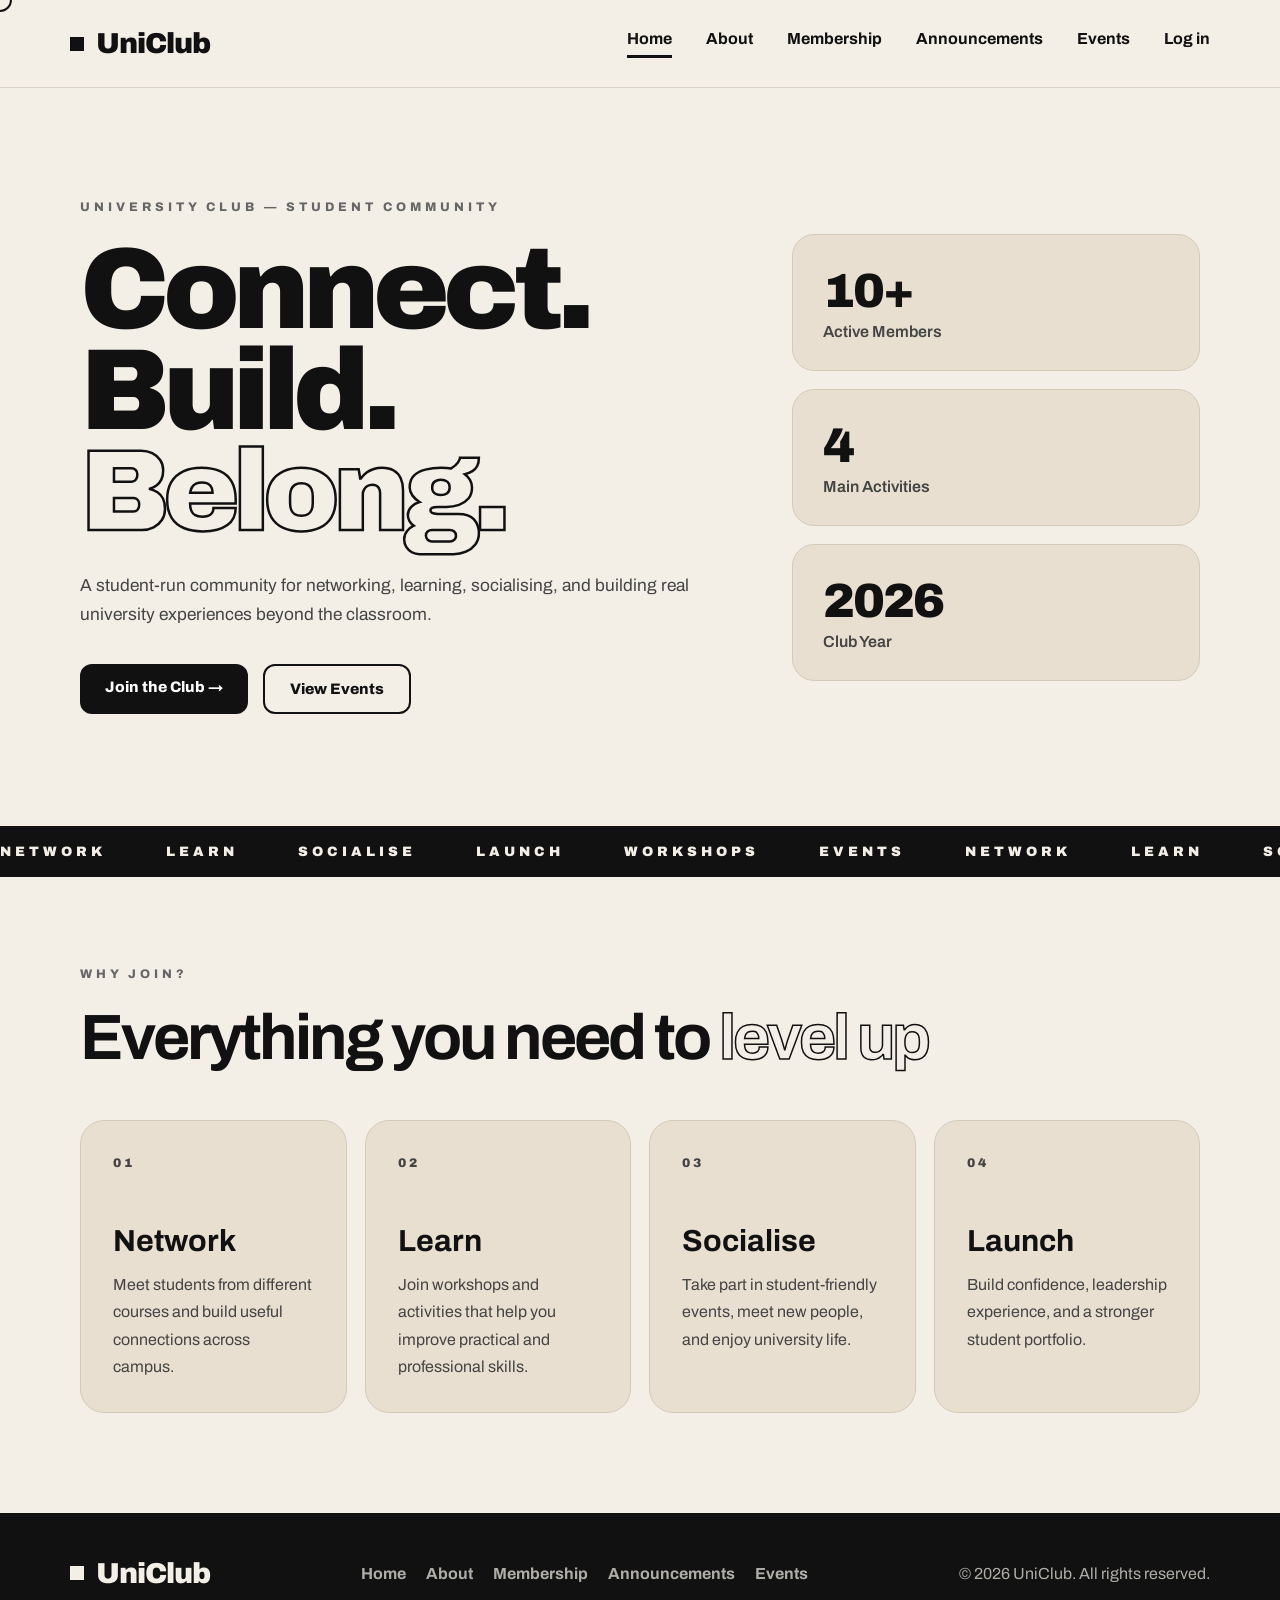
==== commit 3d1f1db3: "added log in pages to html files" ====
--- a/index.html
+++ b/index.html
@@ -23,6 +23,7 @@
     <a href="membership.html">Membership</a>
     <a href="announcements.html">Announcements</a>
     <a href="events.html">Events</a>
+    <a href="login.html">Log in</a>
   </div>
 </nav>
 
--- a/style.css
+++ b/style.css
@@ -593,6 +593,42 @@
 
 .footer p{
   opacity:0.7;
+}
+
+.login{
+  background:#e8dfd1;
+  padding:40px;
+  border-radius:24px;
+  text-align:center;
+}
+
+.login h2{
+  margin-bottom:25px;
+  font-size:2rem;
+  text-align:center;
+}
+
+.login input{
+  width:30%;
+  padding:16px;
+  margin-bottom:18px;
+  border:none;
+  border-radius:12px;
+  font-size:1rem;
+  text-align:center;
+}
+
+.login button{
+  width:10%;
+  padding:16px;
+  background:#111;
+  color:#fff;
+  border:none;
+  border-radius:12px;
+  font-size:1rem;
+  font-weight:700;
+  cursor:pointer;
+  text-align:center;
 }
 
 @media(max-width:950px){
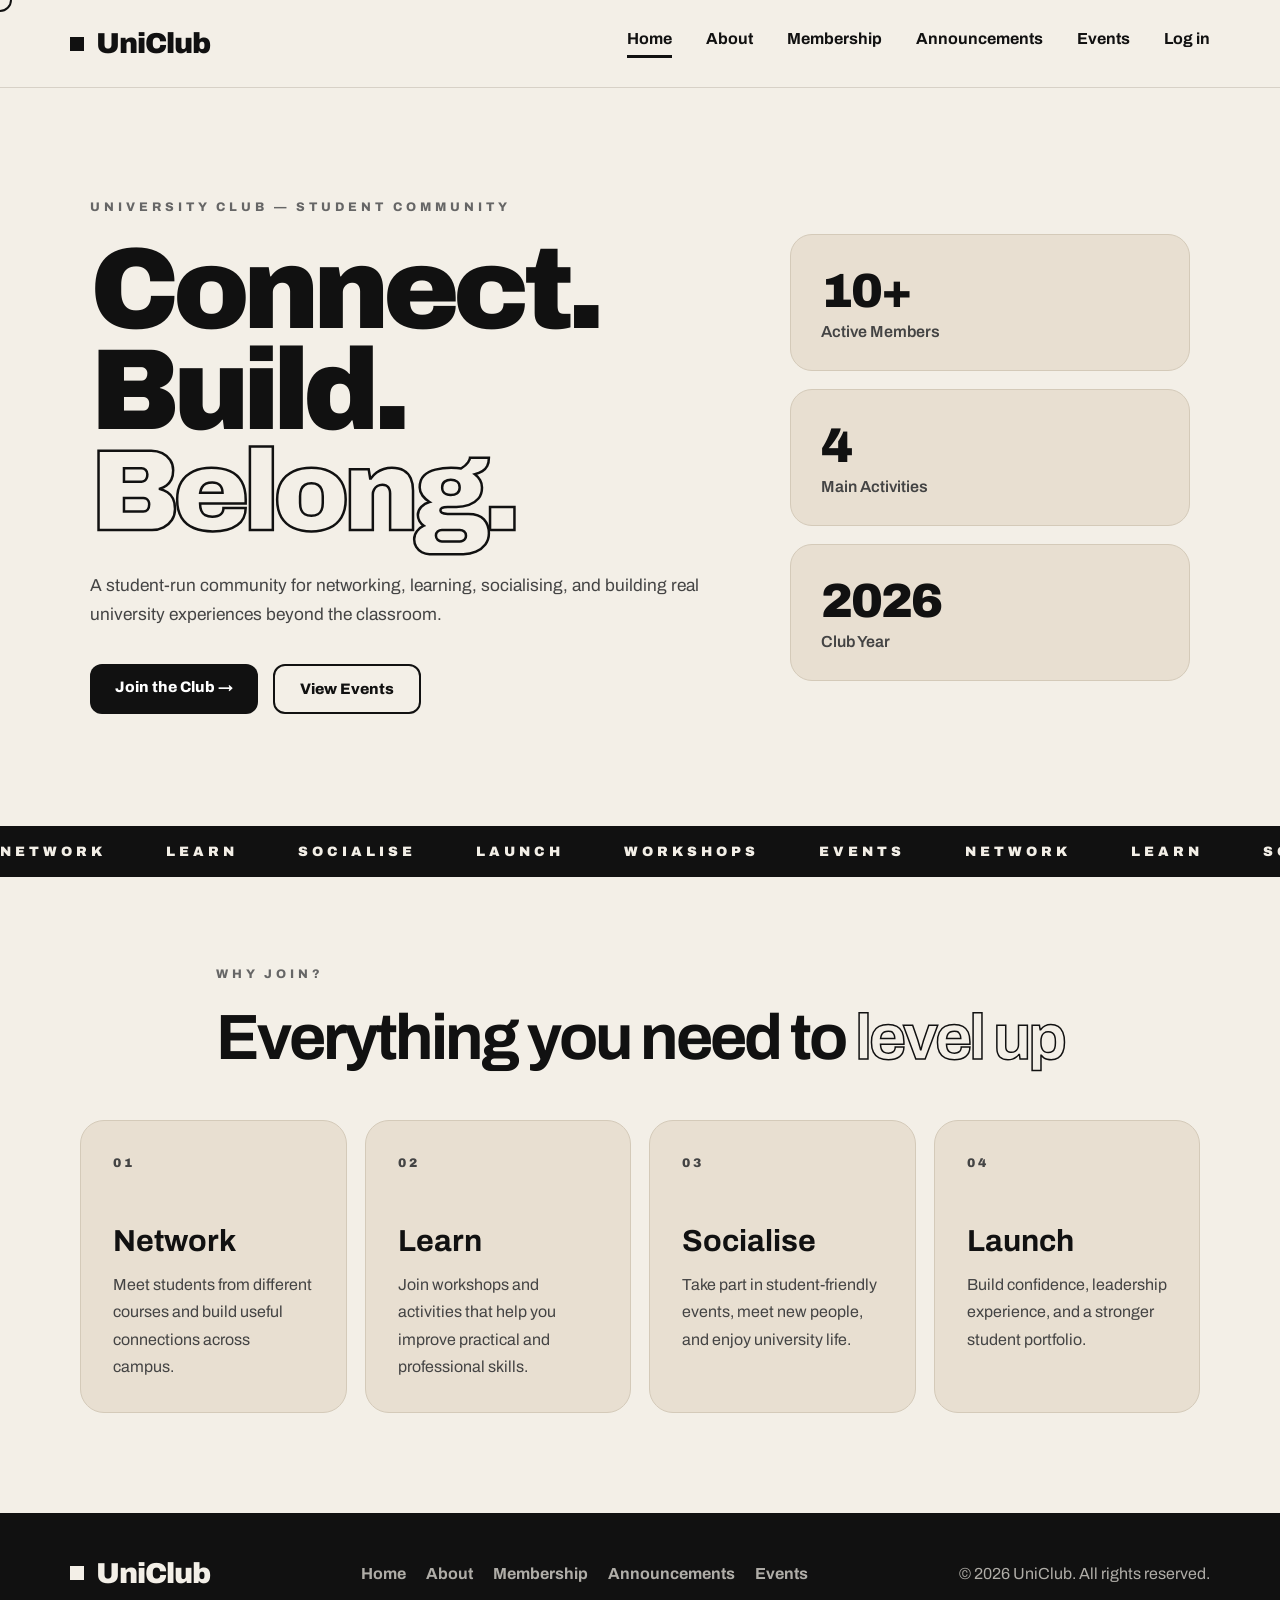
==== commit eb9017b1: "Consolidate all files - remove deprecated java.js and style.css - removed all php and replaced with " ====
--- a/index.html
+++ b/index.html
@@ -4,7 +4,7 @@
   <meta charset="UTF-8">
   <meta name="viewport" content="width=device-width, initial-scale=1.0">
   <title>UniClub | Home</title>
-  <link rel="stylesheet" href="style.css">
+  <link rel="stylesheet" href="css/style.css">
 </head>
 
 <body>
@@ -19,11 +19,11 @@
 
   <div class="nav-links">
     <a href="index.html" class="active">Home</a>
-    <a href="about.html">About</a>
-    <a href="membership.html">Membership</a>
-    <a href="announcements.html">Announcements</a>
-    <a href="events.html">Events</a>
-    <a href="login.html">Log in</a>
+    <a href="htmlfiles/about.html">About</a>
+    <a href="htmlfiles/membership.html">Membership</a>
+    <a href="htmlfiles/announcements.html">Announcements</a>
+    <a href="htmlfiles/events.html">Events</a>
+    <a href="phpfiles/authfiles/login.html">Log in</a>
   </div>
 </nav>
 
@@ -44,8 +44,8 @@
       </p>
 
       <div class="hero-buttons">
-        <a href="membership.html" class="btn primary">Join the Club →</a>
-        <a href="events.html" class="btn secondary">View Events</a>
+        <a href="htmlfiles/membership.html" class="btn primary">Join the Club →</a>
+        <a href="htmlfiles/events.html" class="btn secondary">View Events</a>
       </div>
     </div>
 
--- a/css/style.css
+++ b/css/style.css
@@ -0,0 +1,759 @@
+@import url('https://fonts.googleapis.com/css2?family=Archivo:wght@400;500;600;700;800;900&display=swap');
+
+*{
+  margin:0;
+  padding:0;
+  box-sizing:border-box;
+}
+
+main{
+  display: flex;
+  flex-direction: column;
+  flex: 1;
+}
+
+html{
+  scroll-behavior:smooth;
+}
+
+body{
+  font-family:'Archivo', sans-serif;
+  background:#f3efe7;
+  color:#111;
+  overflow-x:hidden;
+  cursor:auto;
+}
+
+.cursor-circle{
+  width:24px;
+  height:24px;
+  border:2px solid #111;
+  border-radius:50%;
+  position:fixed;
+  pointer-events:none;
+  transform:translate(-50%, -50%);
+  z-index:9999;
+  transition:0.06s ease;
+}
+
+.navbar{
+  width:100%;
+  height:88px;
+  padding:0 70px;
+  display:flex;
+  justify-content:space-between;
+  align-items:center;
+  border-bottom:1px solid #d7d1c7;
+  background:#f3efe7;
+  position:sticky;
+  top:0;
+  z-index:999;
+}
+
+.logo,
+.footer-logo{
+  display:flex;
+  align-items:center;
+  gap:12px;
+  font-size:1.8rem;
+  font-weight:900;
+  letter-spacing:-1px;
+}
+
+.logo span,
+.footer-logo span{
+  width:14px;
+  height:14px;
+  background:#111;
+  display:block;
+}
+
+.nav-links{
+  display:flex;
+  gap:34px;
+}
+
+.nav-links a{
+  text-decoration:none;
+  color:#111;
+  font-size:1rem;
+  font-weight:700;
+  padding-bottom:8px;
+  transition:0.2s ease;
+}
+
+.nav-links a:hover,
+.nav-links a.active{
+  border-bottom:3px solid #111;
+}
+
+/* HERO */
+
+.hero{
+  max-width:1200px;
+  margin:auto;
+  min-height:82vh;
+  display:grid;
+  grid-template-columns:1.3fr 0.8fr;
+  align-items:center;
+  gap:50px;
+  padding:90px 40px;
+}
+
+.eyebrow{
+  font-size:0.78rem;
+  font-weight:800;
+  letter-spacing:0.25rem;
+  color:#666;
+  margin-bottom:25px;
+}
+
+.hero h1,
+.page-header h1{
+  font-size:clamp(5rem, 9vw, 8.5rem);
+  line-height:0.88;
+  letter-spacing:-7px;
+  font-weight:900;
+  margin-bottom:28px;
+}
+
+.hero h1 span,
+.page-header h1 span{
+  display:block;
+}
+
+.outline{
+  color:transparent;
+  -webkit-text-stroke:2.5px #111;
+}
+
+.hero-text,
+.page-header p{
+  max-width:650px;
+  font-size:1.08rem;
+  line-height:1.7;
+  color:#444;
+  margin-bottom:35px;
+}
+
+.move-word{
+  animation:wobble 3s ease-in-out infinite;
+}
+
+.delay-one{
+  animation-delay:0.3s;
+}
+
+.delay-two{
+  animation-delay:0.6s;
+}
+
+@keyframes wobble{
+
+  0%,100%{
+    transform:translateX(0);
+  }
+
+  50%{
+    transform:translateX(10px);
+  }
+
+}
+
+.hero-buttons{
+  display:flex;
+  gap:15px;
+  flex-wrap:wrap;
+}
+
+.btn{
+  padding:15px 25px;
+  border-radius:12px;
+  font-size:0.95rem;
+  font-weight:800;
+  text-decoration:none;
+  transition:0.2s ease;
+}
+
+.btn:hover{
+  transform:translateY(-3px);
+}
+
+.primary{
+  background:#111;
+  color:#fff;
+}
+
+.secondary{
+  border:2px solid #111;
+  color:#111;
+}
+
+.hero-right{
+  display:grid;
+  gap:18px;
+}
+
+.stat-box{
+  background:#e8dfd1;
+  border:1px solid #d4cab9;
+  border-radius:22px;
+  padding:30px;
+}
+
+.stat-box h2{
+  font-size:3rem;
+  font-weight:900;
+  letter-spacing:-2px;
+  margin-bottom:6px;
+}
+
+.stat-box p{
+  color:#444;
+  font-weight:600;
+}
+
+.ticker{
+  width:100%;
+  overflow:hidden;
+  background:#111;
+  padding:18px 0;
+}
+
+.ticker-track{
+  display:flex;
+  width:max-content;
+  animation:tickerMove 18s linear infinite;
+}
+
+.ticker-track span{
+  color:#f3efe7;
+  font-size:0.85rem;
+  font-weight:900;
+  letter-spacing:0.25rem;
+  margin-right:60px;
+}
+
+@keyframes tickerMove{
+
+  from{
+    transform:translateX(0);
+  }
+
+  to{
+    transform:translateX(-50%);
+  }
+
+}
+
+.section-intro,
+.page-header{
+  max-width:1200px;
+  margin:auto;
+  padding:90px 40px 30px;
+}
+
+.section-intro h2{
+  font-size:clamp(2.5rem, 5vw, 4.2rem);
+  line-height:1;
+  letter-spacing:-3px;
+}
+
+.section-intro h2 span{
+  color:transparent;
+  -webkit-text-stroke:1.5px #111;
+}
+
+.feature-grid{
+  max-width:1200px;
+  margin:auto;
+  padding:20px 40px 100px;
+  display:grid;
+  grid-template-columns:repeat(4,1fr);
+  gap:18px;
+}
+
+.feature-card{
+  background:#e8dfd1;
+  border:1px solid #d4cab9;
+  border-radius:24px;
+  padding:32px;
+  min-height:250px;
+  transition:0.25s ease;
+}
+
+.feature-card:hover{
+  background:#111;
+  color:#f3efe7;
+  transform:translateY(-8px);
+}
+
+.number{
+  font-size:0.78rem;
+  font-weight:900;
+  letter-spacing:0.2rem;
+  color:#666;
+  margin-bottom:50px;
+}
+
+.feature-card:hover .number,
+.feature-card:hover p{
+  color:#f3efe7;
+}
+
+.feature-card h3{
+  font-size:1.9rem;
+  margin-bottom:14px;
+}
+
+.feature-card p{
+  line-height:1.7;
+  color:#444;
+}
+
+.about-grid{
+  max-width:1200px;
+  margin:auto;
+  padding:20px 40px 100px;
+  display:grid;
+  grid-template-columns:repeat(2,1fr);
+  gap:20px;
+}
+
+.about-card{
+  background:#e8dfd1;
+  border-radius:24px;
+  padding:35px;
+}
+
+.about-card h2{
+  font-size:2rem;
+  margin-bottom:15px;
+}
+
+.about-card p{
+  line-height:1.7;
+  color:#444;
+}
+
+.plan-grid{
+  max-width:1200px;
+  margin:auto;
+  padding:20px 40px 90px;
+  display:grid;
+  grid-template-columns:repeat(3,1fr);
+  gap:20px;
+}
+
+.plan-card{
+  background:#e8dfd1;
+  border-radius:24px;
+  padding:35px;
+  position:relative;
+}
+
+.featured-plan{
+  border:2px solid #111;
+}
+
+.plan-tag{
+  position:absolute;
+  top:-12px;
+  left:30px;
+  background:#111;
+  color:#fff;
+  padding:6px 14px;
+  border-radius:30px;
+  font-size:0.7rem;
+  font-weight:700;
+}
+
+.plan-card h2{
+  font-size:2rem;
+  margin-bottom:10px;
+}
+
+.plan-card h3{
+  font-size:3rem;
+  margin-bottom:25px;
+}
+
+.plan-card ul{
+  margin-bottom:30px;
+  padding-left:18px;
+}
+
+.plan-card ul li{
+  margin-bottom:10px;
+}
+
+.plan-button{
+  display:inline-block;
+  background:#111;
+  color:#fff;
+  padding:14px 22px;
+  border-radius:12px;
+  text-decoration:none;
+  font-weight:700;
+}
+
+.form-section{
+  max-width:1200px;
+  margin:auto;
+  padding:0 40px 100px;
+}
+
+.join-form{
+  background:#e8dfd1;
+  padding:40px;
+  border-radius:24px;
+}
+
+.join-form h2{
+  margin-bottom:25px;
+  font-size:2rem;
+}
+
+.form-row{
+  display:grid;
+  grid-template-columns:1fr 1fr;
+  gap:16px;
+}
+
+.join-form input{
+  width:100%;
+  padding:16px;
+  margin-bottom:18px;
+  border:none;
+  border-radius:12px;
+  font-size:1rem;
+}
+
+.join-form button{
+  width:100%;
+  padding:16px;
+  background:#111;
+  color:#fff;
+  border:none;
+  border-radius:12px;
+  font-size:1rem;
+  font-weight:700;
+  cursor:pointer;
+}
+
+.filter-buttons{
+  max-width:1200px;
+  margin:auto;
+  padding:0 40px 30px;
+  display:flex;
+  gap:14px;
+  flex-wrap:wrap;
+}
+
+.filter-btn{
+  padding:12px 18px;
+  border:none;
+  border-radius:12px;
+  background:#ddd3c4;
+  font-weight:700;
+  cursor:pointer;
+}
+
+.filter-btn.active{
+  background:#111;
+  color:#fff;
+}
+
+.announcement-grid{
+  max-width:1200px;
+  margin:auto;
+  padding:0 40px 100px;
+  display:grid;
+  grid-template-columns:repeat(2,1fr);
+  gap:20px;
+}
+
+.announcement-card{
+  background:#e8dfd1;
+  border-radius:24px;
+  padding:35px;
+}
+
+.date{
+  font-size:0.8rem;
+  letter-spacing:0.2rem;
+  font-weight:800;
+  color:#666;
+  margin-bottom:18px;
+}
+
+.announcement-card h2{
+  margin-bottom:15px;
+  font-size:2rem;
+}
+
+.announcement-card p{
+  line-height:1.7;
+  color:#444;
+}
+
+.event-tools{
+  max-width:1200px;
+  margin:auto;
+  padding:0 40px 30px;
+  display:flex;
+  gap:18px;
+  flex-wrap:wrap;
+}
+
+.event-tools input,
+.event-tools select{
+  padding:15px;
+  border:none;
+  border-radius:12px;
+  background:#e8dfd1;
+  font-size:1rem;
+}
+
+.event-grid{
+  max-width:1200px;
+  margin:auto;
+  padding:0 40px 100px;
+  display:grid;
+  grid-template-columns:repeat(2,1fr);
+  gap:20px;
+}
+
+.event-card{
+  background:#e8dfd1;
+  border-radius:24px;
+  padding:35px;
+}
+
+.event-type{
+  font-size:0.78rem;
+  letter-spacing:0.2rem;
+  font-weight:800;
+  color:#666;
+  margin-bottom:18px;
+}
+
+.event-card h2{
+  margin-bottom:12px;
+  font-size:2rem;
+}
+
+.event-date{
+  margin-bottom:16px;
+  color:#555;
+  font-weight:700;
+}
+
+.event-card p{
+  line-height:1.7;
+  color:#444;
+  margin-bottom:25px;
+}
+
+.register-btn{
+  padding:14px 22px;
+  border:none;
+  border-radius:12px;
+  background:#111;
+  color:#fff;
+  font-weight:700;
+  cursor:pointer;
+}
+
+.footer{
+  background:#111;
+  color:#f3efe7;
+  padding:45px 70px;
+  display:flex;
+  justify-content:space-between;
+  align-items:center;
+  gap:30px;
+  flex-wrap:wrap;
+}
+
+.footer-logo span{
+  background:#f3efe7;
+}
+
+.footer-links{
+  display:flex;
+  gap:20px;
+  flex-wrap:wrap;
+}
+
+.footer-links a{
+  color:#f3efe7;
+  text-decoration:none;
+  font-weight:700;
+  opacity:0.7;
+}
+
+.footer-links a:hover{
+  opacity:1;
+}
+
+.footer p{
+  opacity:0.7;
+}
+
+.login{
+  display: flex;
+  flex-direction: column;
+  max-width:600px;
+  margin:auto;
+  padding:0 40px 100px;
+  background:#e8dfd1;
+  padding:40px;
+  border-radius:24px;
+  text-align:center;
+}
+
+.login h2{
+  margin-bottom:25px;
+  font-size:2rem;
+  text-align:center;
+}
+
+.login input{
+  width:70%;
+  padding:16px;
+  margin-bottom:18px;
+  border:none;
+  border-radius:12px;
+  font-size:1rem;
+  text-align:center;
+}
+
+.login button{
+  width:30%;
+  padding:16px;
+  background:#111;
+  color:#fff;
+  border:none;
+  border-radius:12px;
+  font-size:1rem;
+  font-weight:700;
+  cursor:pointer;
+  text-align:center;
+}
+
+.eventreg{
+  max-width:600px;
+  margin:auto;
+  padding:0 40px 100px;
+  width:50%;
+  background:#e8dfd1;
+  padding:40px;
+  border-radius:24px;
+  text-align:center;
+}
+
+.eventreg h2{
+  margin-bottom:25px;
+  font-size:2rem;
+  text-align:center;
+}
+
+.eventreg input{
+  width:80%;
+  padding:16px;
+  margin-bottom:18px;
+  border:none;
+  border-radius:12px;
+  font-size:1rem;
+  text-align:center;
+}
+
+.eventreg button{
+  width:20%;
+  padding:16px;
+  background:#111;
+  color:#fff;
+  border:none;
+  border-radius:12px;
+  font-size:1rem;
+  font-weight:700;
+  cursor:pointer;
+  text-align:center;
+}
+
+@media(max-width:950px){
+
+  .hero{
+    grid-template-columns:1fr;
+  }
+
+  .feature-grid,
+  .about-grid,
+  .plan-grid,
+  .announcement-grid,
+  .event-grid{
+    grid-template-columns:1fr;
+  }
+
+}
+
+@media(max-width:750px){
+
+  .navbar{
+    height:auto;
+    flex-direction:column;
+    gap:20px;
+    padding:25px;
+  }
+
+  .nav-links{
+    flex-wrap:wrap;
+    justify-content:center;
+  }
+
+  .hero,
+  .section-intro,
+  .feature-grid,
+  .about-grid,
+  .plan-grid,
+  .form-section,
+  .announcement-grid,
+  .event-grid,
+  .page-header,
+  .event-tools,
+  .filter-buttons
+  .eventreg
+  .login{
+    padding-left:25px;
+    padding-right:25px;
+  }
+
+  .footer{
+    padding:35px 25px;
+  }
+
+  .hero h1,
+  .page-header h1{
+    font-size:4.5rem;
+  }
+
+  .form-row{
+    grid-template-columns:1fr;
+  }
+
+}
+
+@media(max-width:520px){
+
+  .hero h1,
+  .page-header h1{
+    font-size:3.5rem;
+    letter-spacing:-3px;
+  }
+
+  .cursor-circle{
+    display:none;
+  }
+
+}
